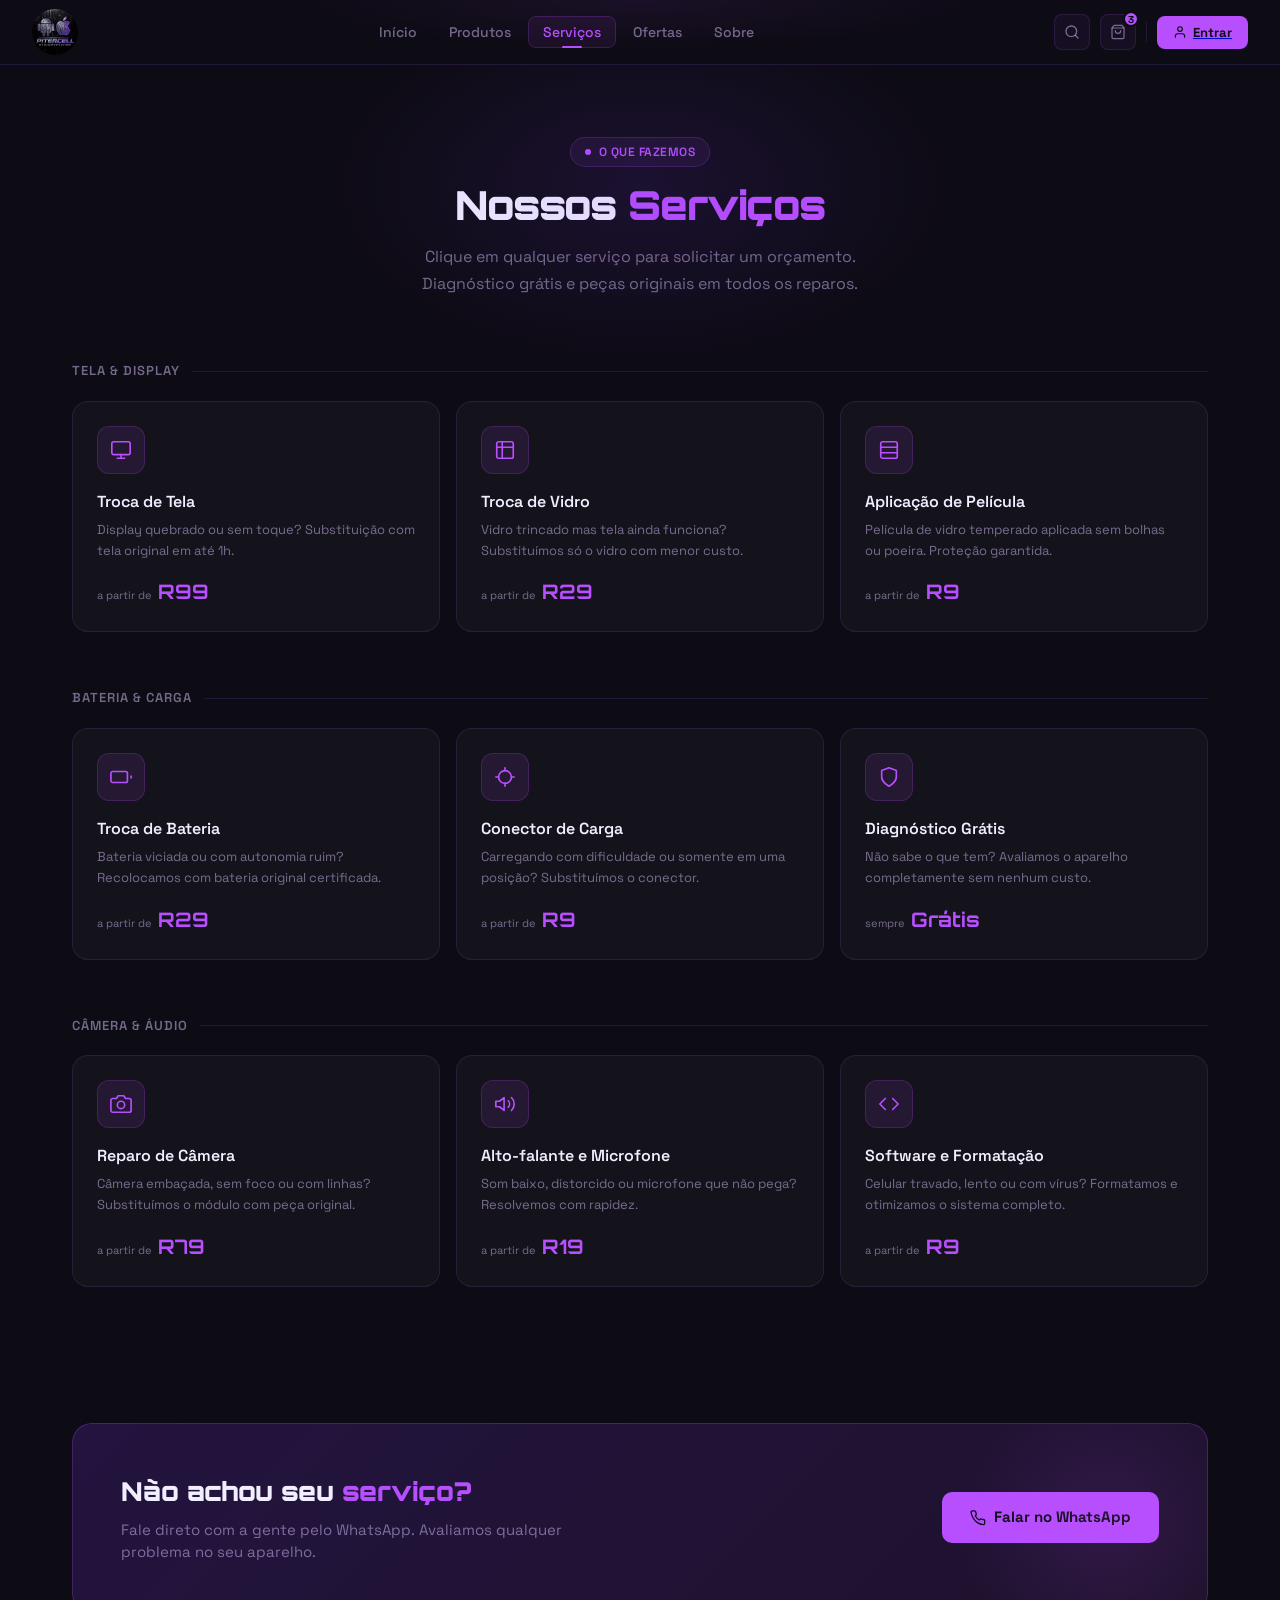
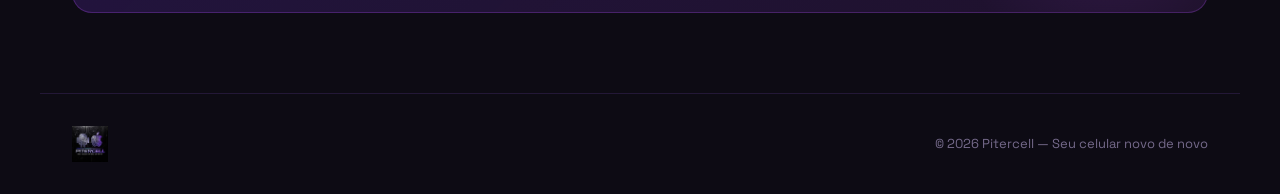
==== servicos.html @ 4cb1a44d "serviços.html criada" ====
<!DOCTYPE html>
<html lang="pt-BR">
<head>
  <meta charset="UTF-8" />
  <meta name="viewport" content="width=device-width, initial-scale=1.0" />
  <title>Serviços — Pitercell</title>

  <!--fontes e estilos -->
  <link rel="preconnect" href="https://fonts.googleapis.com" />
  <link rel="preconnect" href="https://fonts.gstatic.com" crossorigin />
  <link href="https://fonts.googleapis.com/css2?family=Space+Grotesk:wght@400;500;600;700&family=Orbitron:wght@700;900&display=swap" rel="stylesheet" />
  
  <!--css-->
  <link rel="stylesheet" href="assets/css/main.css" />
</head>
<body>

<!-- NAVBAR -->
<nav>
  <div class="nav-inner">
    <a href="index.html" class="logo">
      <img src="[data-uri]" alt="Pitercell" />
    </a>
    <ul class="nav-links">
      <li><a href="index.html" class="nav-link">Início</a></li>
      <li><a href="#" class="nav-link">Produtos</a></li>
      <li><a href="servicos.html" class="nav-link active">Serviços</a></li>
      <li><a href="#" class="nav-link">Ofertas</a></li>
      <li><a href="#" class="nav-link">Sobre</a></li>
    </ul>
    <div class="nav-actions">
      <div class="icon-btn">
        <svg viewBox="0 0 24 24" stroke-width="2" stroke-linecap="round"><circle cx="11" cy="11" r="8"/><line x1="21" y1="21" x2="16.65" y2="16.65"/></svg>
      </div>
      <div class="icon-btn">
        <svg viewBox="0 0 24 24" stroke-width="1.8" stroke-linecap="round" stroke-linejoin="round"><path d="M6 2L3 6v14a2 2 0 0 0 2 2h14a2 2 0 0 0 2-2V6l-3-4z"/><line x1="3" y1="6" x2="21" y2="6"/><path d="M16 10a4 4 0 0 1-8 0"/></svg>
        <span class="badge">3</span>
      </div>
      <div class="divider-v"></div>
      <a href="index.html">
      <button class="cta-nav">
        <svg viewBox="0 0 24 24" stroke-width="2" stroke-linecap="round" stroke-linejoin="round"><path d="M20 21v-2a4 4 0 0 0-4-4H8a4 4 0 0 0-4 4v2"/><circle cx="12" cy="7" r="4"/></svg>
        Entrar
      </button>
      </a>
    </div>
  </div>
</nav>

<!-- PAGE HERO -->
<section class="page-hero">
  <div class="page-hero-glow"></div>
  <div class="section-tag"><span></span>O que fazemos</div>
  <h1>Nossos <em>Serviços</em></h1>
  <p>Clique em qualquer serviço para solicitar um orçamento. Diagnóstico grátis e peças originais em todos os reparos.</p>
</section>

<!-- SERVIÇOS -->
<section class="services-section">

  <!-- Tela & Display -->
  <div class="services-category">
    <div class="category-title">Tela &amp; Display</div>
    <div class="services-grid">
      <div class="service-card" onclick="openModal('Troca de Tela', 'R99', this)" data-icon="screen">
        <div class="service-icon">
          <svg viewBox="0 0 24 24" stroke-width="1.8" stroke-linecap="round" stroke-linejoin="round"><rect x="2" y="3" width="20" height="14" rx="2"/><line x1="8" y1="21" x2="16" y2="21"/><line x1="12" y1="17" x2="12" y2="21"/></svg>
        </div>
        <h3>Troca de Tela</h3>
        <p>Display quebrado ou sem toque? Substituição com tela original em até 1h.</p>
        <div class="service-price">
          <div class="price-wrap"><span class="price-from">a partir de</span><span class="price-val">R99</span></div>
          <div class="service-cta">Solicitar <svg viewBox="0 0 24 24" stroke-width="2" stroke-linecap="round" stroke-linejoin="round"><line x1="5" y1="12" x2="19" y2="12"/><polyline points="12 5 19 12 12 19"/></svg></div>
        </div>
      </div>
      <div class="service-card" onclick="openModal('Troca de Vidro', 'R29', this)" data-icon="screen">
        <div class="service-icon">
          <svg viewBox="0 0 24 24" stroke-width="1.8" stroke-linecap="round" stroke-linejoin="round"><path d="M9 3H5a2 2 0 0 0-2 2v4m6-6h10a2 2 0 0 1 2 2v4M9 3v18m0 0h10a2 2 0 0 0 2-2V9M9 21H5a2 2 0 0 1-2-2V9m0 0h18"/></svg>
        </div>
        <h3>Troca de Vidro</h3>
        <p>Vidro trincado mas tela ainda funciona? Substituímos só o vidro com menor custo.</p>
        <div class="service-price">
          <div class="price-wrap"><span class="price-from">a partir de</span><span class="price-val">R29</span></div>
          <div class="service-cta">Solicitar <svg viewBox="0 0 24 24" stroke-width="2" stroke-linecap="round" stroke-linejoin="round"><line x1="5" y1="12" x2="19" y2="12"/><polyline points="12 5 19 12 12 19"/></svg></div>
        </div>
      </div>
      <div class="service-card" onclick="openModal('Troca de Película', 'R9', this)" data-icon="screen">
        <div class="service-icon">
          <svg viewBox="0 0 24 24" stroke-width="1.8" stroke-linecap="round" stroke-linejoin="round"><rect x="3" y="3" width="18" height="18" rx="2"/><path d="M3 9h18M3 15h18"/></svg>
        </div>
        <h3>Aplicação de Película</h3>
        <p>Película de vidro temperado aplicada sem bolhas ou poeira. Proteção garantida.</p>
        <div class="service-price">
          <div class="price-wrap"><span class="price-from">a partir de</span><span class="price-val">R9</span></div>
          <div class="service-cta">Solicitar <svg viewBox="0 0 24 24" stroke-width="2" stroke-linecap="round" stroke-linejoin="round"><line x1="5" y1="12" x2="19" y2="12"/><polyline points="12 5 19 12 12 19"/></svg></div>
        </div>
      </div>
    </div>
  </div>

  <!-- Bateria & Carga -->
  <div class="services-category">
    <div class="category-title">Bateria &amp; Carga</div>
    <div class="services-grid">
      <div class="service-card" onclick="openModal('Troca de Bateria', 'R29', this)">
        <div class="service-icon">
          <svg viewBox="0 0 24 24" stroke-width="1.8" stroke-linecap="round" stroke-linejoin="round"><rect x="1" y="6" width="18" height="12" rx="2"/><line x1="23" y1="11" x2="23" y2="13"/></svg>
        </div>
        <h3>Troca de Bateria</h3>
        <p>Bateria viciada ou com autonomia ruim? Recolocamos com bateria original certificada.</p>
        <div class="service-price">
          <div class="price-wrap"><span class="price-from">a partir de</span><span class="price-val">R29</span></div>
          <div class="service-cta">Solicitar <svg viewBox="0 0 24 24" stroke-width="2" stroke-linecap="round" stroke-linejoin="round"><line x1="5" y1="12" x2="19" y2="12"/><polyline points="12 5 19 12 12 19"/></svg></div>
        </div>
      </div>
      <div class="service-card" onclick="openModal('Troca de Conector de Carga', 'R9', this)">
        <div class="service-icon">
          <svg viewBox="0 0 24 24" stroke-width="1.8" stroke-linecap="round" stroke-linejoin="round"><path d="M5 12H2"/><path d="M22 12h-3"/><path d="M12 2v3"/><path d="M12 19v3"/><circle cx="12" cy="12" r="7"/></svg>
        </div>
        <h3>Conector de Carga</h3>
        <p>Carregando com dificuldade ou somente em uma posição? Substituímos o conector.</p>
        <div class="service-price">
          <div class="price-wrap"><span class="price-from">a partir de</span><span class="price-val">R9</span></div>
          <div class="service-cta">Solicitar <svg viewBox="0 0 24 24" stroke-width="2" stroke-linecap="round" stroke-linejoin="round"><line x1="5" y1="12" x2="19" y2="12"/><polyline points="12 5 19 12 12 19"/></svg></div>
        </div>
      </div>
      <div class="service-card" onclick="openModal('Diagnóstico Grátis', 'Grátis', this)">
        <div class="service-icon">
          <svg viewBox="0 0 24 24" stroke-width="1.8" stroke-linecap="round" stroke-linejoin="round"><path d="M12 22s8-4 8-10V5l-8-3-8 3v7c0 6 8 10 8 10z"/></svg>
        </div>
        <h3>Diagnóstico Grátis</h3>
        <p>Não sabe o que tem? Avaliamos o aparelho completamente sem nenhum custo.</p>
        <div class="service-price">
          <div class="price-wrap"><span class="price-from">sempre</span><span class="price-val">Grátis</span></div>
          <div class="service-cta">Solicitar <svg viewBox="0 0 24 24" stroke-width="2" stroke-linecap="round" stroke-linejoin="round"><line x1="5" y1="12" x2="19" y2="12"/><polyline points="12 5 19 12 12 19"/></svg></div>
        </div>
      </div>
    </div>
  </div>

  <!-- Câmera & Áudio -->
  <div class="services-category">
    <div class="category-title">Câmera &amp; Áudio</div>
    <div class="services-grid">
      <div class="service-card" onclick="openModal('Reparo de Câmera', 'R79', this)">
        <div class="service-icon">
          <svg viewBox="0 0 24 24" stroke-width="1.8" stroke-linecap="round" stroke-linejoin="round"><path d="M23 19a2 2 0 0 1-2 2H3a2 2 0 0 1-2-2V8a2 2 0 0 1 2-2h4l2-3h6l2 3h4a2 2 0 0 1 2 2z"/><circle cx="12" cy="13" r="4"/></svg>
        </div>
        <h3>Reparo de Câmera</h3>
        <p>Câmera embaçada, sem foco ou com linhas? Substituímos o módulo com peça original.</p>
        <div class="service-price">
          <div class="price-wrap"><span class="price-from">a partir de</span><span class="price-val">R79</span></div>
          <div class="service-cta">Solicitar <svg viewBox="0 0 24 24" stroke-width="2" stroke-linecap="round" stroke-linejoin="round"><line x1="5" y1="12" x2="19" y2="12"/><polyline points="12 5 19 12 12 19"/></svg></div>
        </div>
      </div>
      <div class="service-card" onclick="openModal('Alto-falante e Microfone', 'R19', this)">
        <div class="service-icon">
          <svg viewBox="0 0 24 24" stroke-width="1.8" stroke-linecap="round" stroke-linejoin="round"><polygon points="11 5 6 9 2 9 2 15 6 15 11 19 11 5"/><path d="M19.07 4.93a10 10 0 0 1 0 14.14"/><path d="M15.54 8.46a5 5 0 0 1 0 7.07"/></svg>
        </div>
        <h3>Alto-falante e Microfone</h3>
        <p>Som baixo, distorcido ou microfone que não pega? Resolvemos com rapidez.</p>
        <div class="service-price">
          <div class="price-wrap"><span class="price-from">a partir de</span><span class="price-val">R19</span></div>
          <div class="service-cta">Solicitar <svg viewBox="0 0 24 24" stroke-width="2" stroke-linecap="round" stroke-linejoin="round"><line x1="5" y1="12" x2="19" y2="12"/><polyline points="12 5 19 12 12 19"/></svg></div>
        </div>
      </div>
      <div class="service-card" onclick="openModal('Software e Formatação', 'R9', this)">
        <div class="service-icon">
          <svg viewBox="0 0 24 24" stroke-width="1.8" stroke-linecap="round" stroke-linejoin="round"><polyline points="16 18 22 12 16 6"/><polyline points="8 6 2 12 8 18"/></svg>
        </div>
        <h3>Software e Formatação</h3>
        <p>Celular travado, lento ou com vírus? Formatamos e otimizamos o sistema completo.</p>
        <div class="service-price">
          <div class="price-wrap"><span class="price-from">a partir de</span><span class="price-val">R9</span></div>
          <div class="service-cta">Solicitar <svg viewBox="0 0 24 24" stroke-width="2" stroke-linecap="round" stroke-linejoin="round"><line x1="5" y1="12" x2="19" y2="12"/><polyline points="12 5 19 12 12 19"/></svg></div>
        </div>
      </div>
    </div>
  </div>

</section>

<!-- CTA BANNER -->
<div class="cta-banner">
  <div>
    <h2>Não achou seu <em>serviço?</em></h2>
    <p>Fale direto com a gente pelo WhatsApp. Avaliamos qualquer problema no seu aparelho.</p>
  </div>
  <a href="https://wa.me/SEU_NUMERO" class="btn-primary" style="flex-shrink:0;font-size:15px;padding:14px 28px">
    <svg viewBox="0 0 24 24" stroke-width="2" stroke-linecap="round" stroke-linejoin="round"><path d="M22 16.92v3a2 2 0 0 1-2.18 2 19.79 19.79 0 0 1-8.63-3.07A19.5 19.5 0 0 1 4.69 12 19.79 19.79 0 0 1 1.61 3.41 2 2 0 0 1 3.6 1.21h3a2 2 0 0 1 2 1.72c.127.96.361 1.903.7 2.81a2 2 0 0 1-.45 2.11L7.91 8.96a16 16 0 0 0 6 6l.92-.92a2 2 0 0 1 2.11-.45c.907.339 1.85.573 2.81.7A2 2 0 0 1 22 16.92z"/></svg>
    Falar no WhatsApp
  </a>
</div>

<!-- FOOTER -->
<footer>
  <img src="[data-uri]" alt="Pitercell" />
  <p>© 2026 Pitercell — Seu celular novo de novo</p>
</footer>

<!-- MODAL DE ORÇAMENTO -->
<div class="modal-overlay hidden" id="modalOverlay" onclick="handleOverlayClick(event)">
  <div class="modal" id="modal">
    <button class="modal-close" onclick="closeModal()">✕</button>

    <!-- Formulário -->
    <div id="formContent">
      <div class="modal-service-tag" id="modalTag">
        <svg viewBox="0 0 24 24" stroke-width="1.8" stroke-linecap="round" stroke-linejoin="round"><rect x="2" y="3" width="20" height="14" rx="2"/><line x1="8" y1="21" x2="16" y2="21"/><line x1="12" y1="17" x2="12" y2="21"/></svg>
        <span id="modalServiceName">Serviço</span>
      </div>
      <h2 id="modalTitle">Solicitar Orçamento</h2>
      <p class="modal-price">Valor estimado: <strong id="modalPrice">—</strong></p>
      <hr />
      <div class="form-group">
        <label>Seu nome</label>
        <input type="text" id="fieldName" placeholder="Ex: João Silva" />
      </div>
      <div class="form-row">
        <div class="form-group">
          <label>WhatsApp</label>
          <input type="tel" id="fieldPhone" placeholder="(11) 99999-9999" />
        </div>
        <div class="form-group">
          <label>Modelo do celular</label>
          <input type="text" id="fieldModel" placeholder="Ex: iPhone 13" />
        </div>
      </div>
      <div class="form-group">
        <label>Sistema</label>
        <select id="fieldOS">
          <option value="">Selecione...</option>
          <option>Android</option>
          <option>iOS (Apple)</option>
        </select>
      </div>
      <div class="form-group">
        <label>Descreva o problema</label>
        <textarea id="fieldDesc" placeholder="Conte o que está acontecendo com seu celular..."></textarea>
      </div>
      <button class="btn-primary full" onclick="submitForm()">
        <svg viewBox="0 0 24 24" stroke-width="2" stroke-linecap="round" stroke-linejoin="round"><path d="M22 16.92v3a2 2 0 0 1-2.18 2 19.79 19.79 0 0 1-8.63-3.07A19.5 19.5 0 0 1 4.69 12 19.79 19.79 0 0 1 1.61 3.41 2 2 0 0 1 3.6 1.21h3a2 2 0 0 1 2 1.72c.127.96.361 1.903.7 2.81a2 2 0 0 1-.45 2.11L7.91 8.96a16 16 0 0 0 6 6l.92-.92a2 2 0 0 1 2.11-.45c.907.339 1.85.573 2.81.7A2 2 0 0 1 22 16.92z"/></svg>
        Enviar pelo WhatsApp
      </button>
    </div>

    <!-- Sucesso -->
    <div class="form-success" id="formSuccess">
      <div class="success-icon">
        <svg viewBox="0 0 24 24" stroke-width="2" stroke-linecap="round" stroke-linejoin="round"><path d="M22 11.08V12a10 10 0 1 1-5.93-9.14"/><polyline points="22 4 12 14.01 9 11.01"/></svg>
      </div>
      <h3>Solicitação enviada!</h3>
      <p>Você será redirecionado para o WhatsApp para finalizar o atendimento. Em breve entraremos em contato!</p>
    </div>
  </div>
</div>

<script>
  let currentCard = null;

  function openModal(serviceName, price, card) {
    if (currentCard) currentCard.classList.remove('selected');
    currentCard = card;
    card.classList.add('selected');

    document.getElementById('modalServiceName').textContent = serviceName;
    document.getElementById('modalTitle').textContent = 'Orçamento — ' + serviceName;
    document.getElementById('modalPrice').textContent = price;

    document.getElementById('formContent').style.display = 'block';
    document.getElementById('formSuccess').classList.remove('show');

    // Limpa campos
    ['fieldName','fieldPhone','fieldModel','fieldDesc'].forEach(id => document.getElementById(id).value = '');
    document.getElementById('fieldOS').value = '';

    document.getElementById('modalOverlay').classList.remove('hidden');
    document.body.style.overflow = 'hidden';
  }

  function closeModal() {
    document.getElementById('modalOverlay').classList.add('hidden');
    document.body.style.overflow = '';
    if (currentCard) { currentCard.classList.remove('selected'); currentCard = null; }
  }

  function handleOverlayClick(e) {
    if (e.target === document.getElementById('modalOverlay')) closeModal();
  }

  function submitForm() {
    const name    = document.getElementById('fieldName').value.trim();
    const phone   = document.getElementById('fieldPhone').value.trim();
    const model   = document.getElementById('fieldModel').value.trim();
    const os      = document.getElementById('fieldOS').value;
    const desc    = document.getElementById('fieldDesc').value.trim();
    const service = document.getElementById('modalServiceName').textContent;
    const price   = document.getElementById('modalPrice').textContent;

    if (!name || !phone || !model) {
      alert('Por favor, preencha nome, WhatsApp e modelo do celular.');
      return;
    }

    const msg = encodeURIComponent(
      '🔧 *Solicitação de Orçamento — Pitercell*\n\n' +
      '📋 *Serviço:* ' + service + '\n' +
      '💰 *Valor estimado:* ' + price + '\n\n' +
      '👤 *Nome:* ' + name + '\n' +
      '📱 *Modelo:* ' + model + ' (' + (os || 'não informado') + ')\n' +
      '📞 *WhatsApp:* ' + phone + '\n\n' +
      '📝 *Problema:* ' + (desc || 'Não descrito') + '\n\n' +
      '_Mensagem enviada pelo site Pitercell_'
    );

    document.getElementById('formContent').style.display = 'none';
    document.getElementById('formSuccess').classList.add('show');

    setTimeout(() => {
      window.open('https://wa.me/SEU_NUMERO?text=' + msg, '_blank');
      setTimeout(closeModal, 2000);
    }, 1200);
  }

  // Fecha com ESC
  document.addEventListener('keydown', e => { if (e.key === 'Escape') closeModal(); });
</script>

</body>
</html>
---- assets/css/main.css ----
@import "base.css";
@import "layout.css";
@import "components.css";
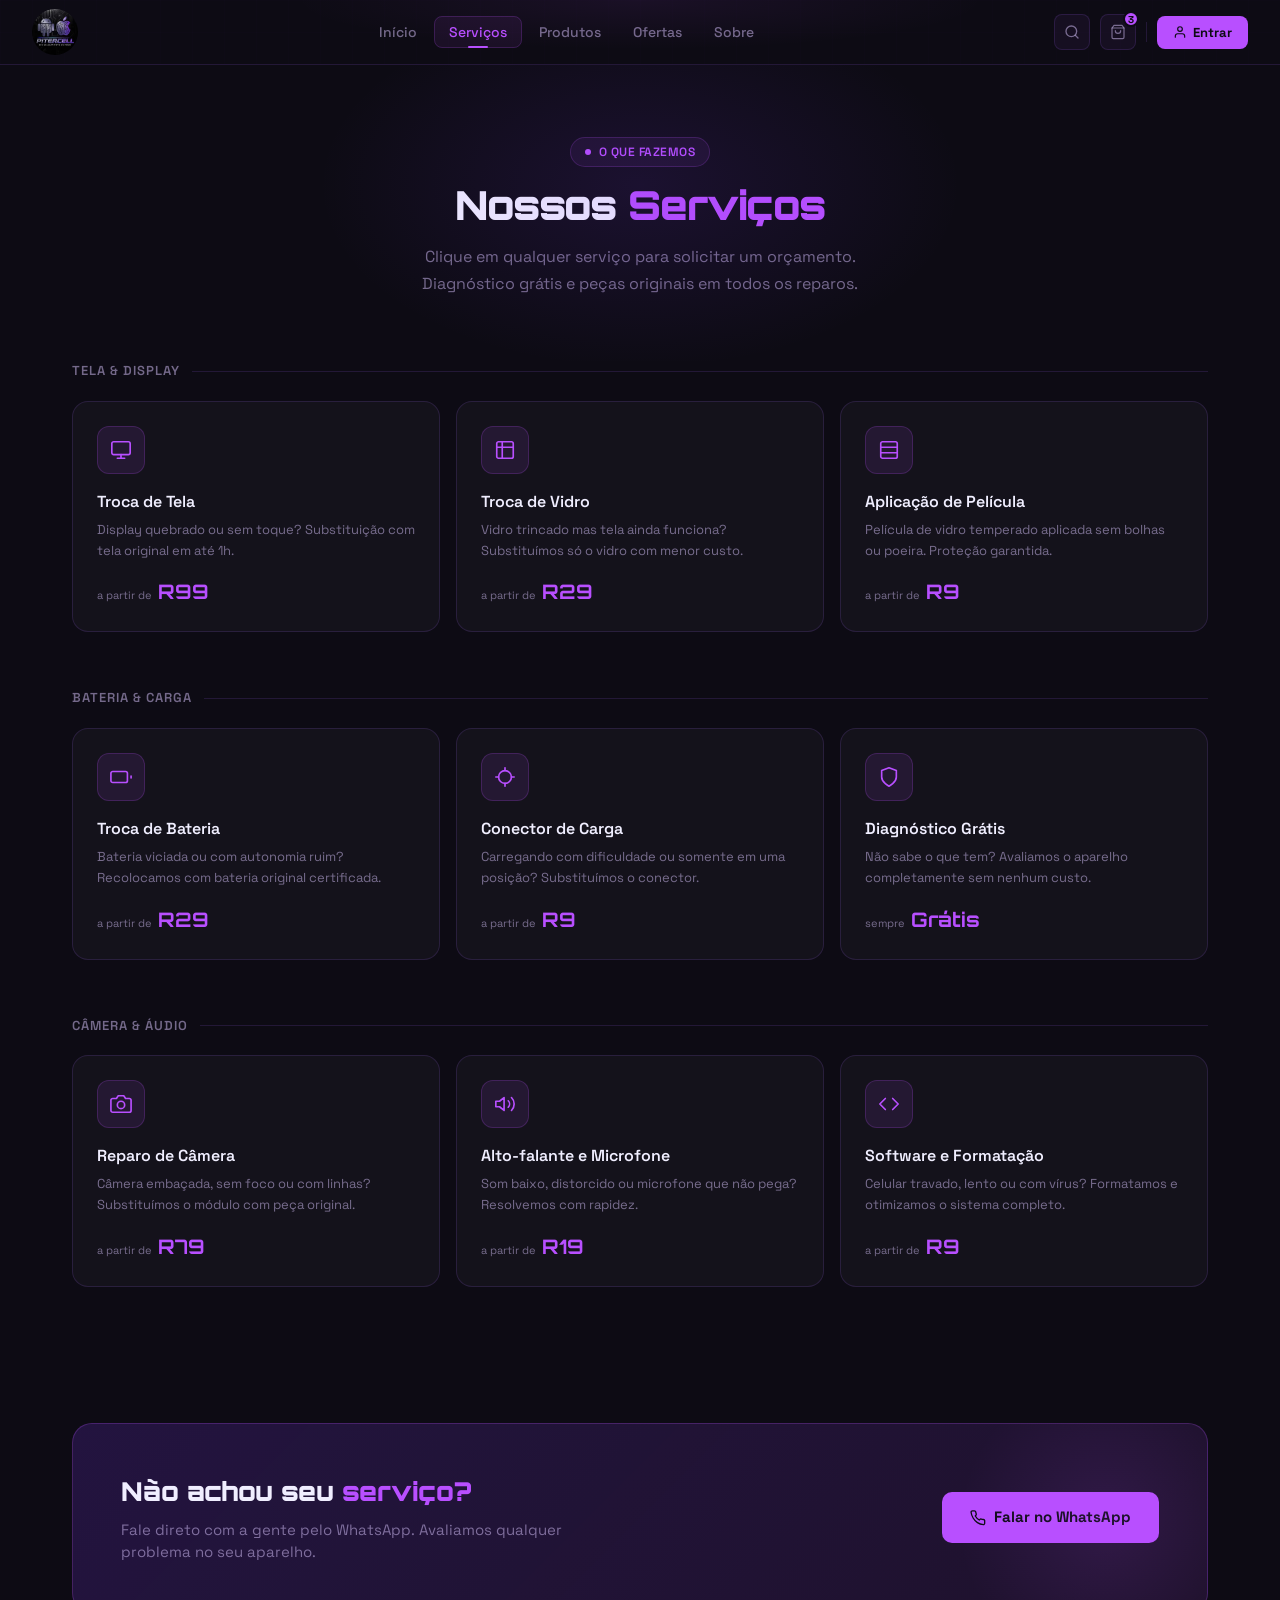
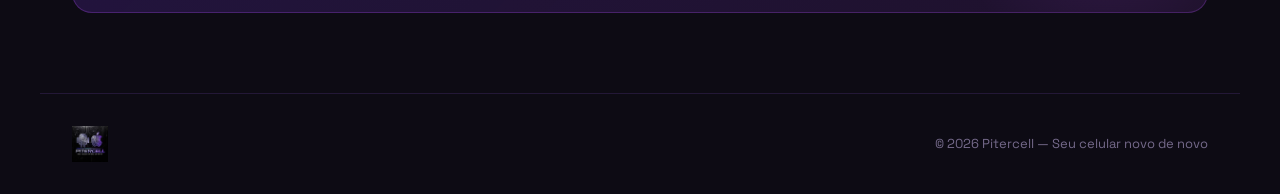
==== commit 92afc7c2: "Pagina administrador" ====
--- a/servicos.html
+++ b/servicos.html
@@ -23,8 +23,8 @@
     </a>
     <ul class="nav-links">
       <li><a href="index.html" class="nav-link">Início</a></li>
+      <li><a href="servicos.html" class="nav-link active">Serviços</a></li>      
       <li><a href="#" class="nav-link">Produtos</a></li>
-      <li><a href="servicos.html" class="nav-link active">Serviços</a></li>
       <li><a href="#" class="nav-link">Ofertas</a></li>
       <li><a href="#" class="nav-link">Sobre</a></li>
     </ul>
@@ -37,12 +37,10 @@
         <span class="badge">3</span>
       </div>
       <div class="divider-v"></div>
-      <a href="index.html">
-      <button class="cta-nav">
+      <button class="cta-nav" onclick="window.location.href='assets/pages/login.php'">
         <svg viewBox="0 0 24 24" stroke-width="2" stroke-linecap="round" stroke-linejoin="round"><path d="M20 21v-2a4 4 0 0 0-4-4H8a4 4 0 0 0-4 4v2"/><circle cx="12" cy="7" r="4"/></svg>
         Entrar
       </button>
-      </a>
     </div>
   </div>
 </nav>
@@ -186,7 +184,7 @@
     <h2>Não achou seu <em>serviço?</em></h2>
     <p>Fale direto com a gente pelo WhatsApp. Avaliamos qualquer problema no seu aparelho.</p>
   </div>
-  <a href="https://wa.me/SEU_NUMERO" class="btn-primary" style="flex-shrink:0;font-size:15px;padding:14px 28px">
+  <a href="https://whatsapp.com/5511956975428" class="btn-primary" style="flex-shrink:0;font-size:15px;padding:14px 28px">
     <svg viewBox="0 0 24 24" stroke-width="2" stroke-linecap="round" stroke-linejoin="round"><path d="M22 16.92v3a2 2 0 0 1-2.18 2 19.79 19.79 0 0 1-8.63-3.07A19.5 19.5 0 0 1 4.69 12 19.79 19.79 0 0 1 1.61 3.41 2 2 0 0 1 3.6 1.21h3a2 2 0 0 1 2 1.72c.127.96.361 1.903.7 2.81a2 2 0 0 1-.45 2.11L7.91 8.96a16 16 0 0 0 6 6l.92-.92a2 2 0 0 1 2.11-.45c.907.339 1.85.573 2.81.7A2 2 0 0 1 22 16.92z"/></svg>
     Falar no WhatsApp
   </a>
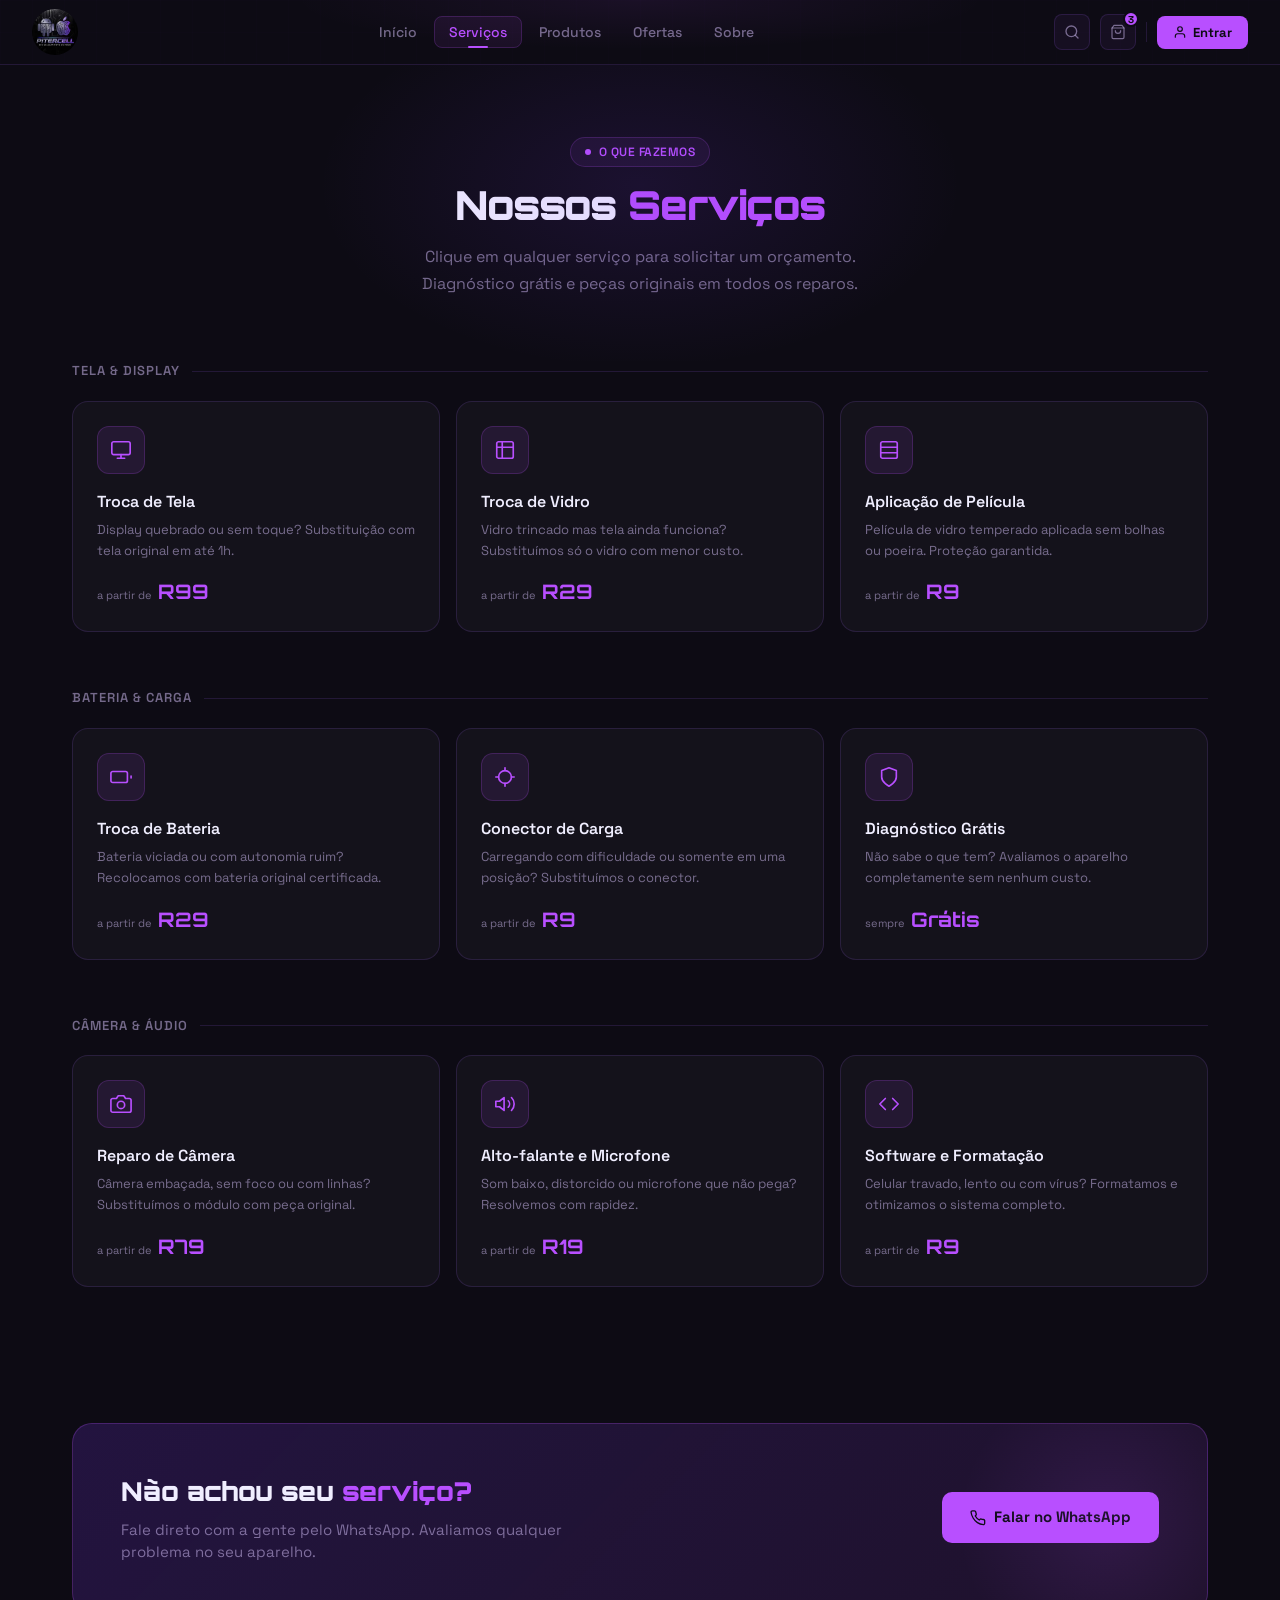
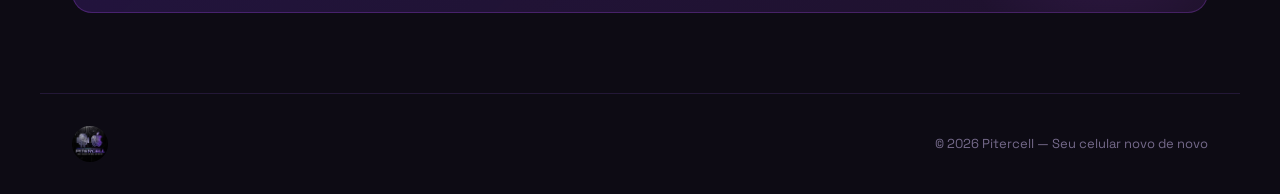
==== commit 7cb5cf8f: "sidebar ajustada" ====
--- a/servicos.html
+++ b/servicos.html
@@ -6,6 +6,7 @@
   <title>Serviços — Pitercell</title>
 
   <!--fontes e estilos -->
+  <link rel="icon" href="assets/img/logo_piterCell.jpg" />
   <link rel="preconnect" href="https://fonts.googleapis.com" />
   <link rel="preconnect" href="https://fonts.gstatic.com" crossorigin />
   <link href="https://fonts.googleapis.com/css2?family=Space+Grotesk:wght@400;500;600;700&family=Orbitron:wght@700;900&display=swap" rel="stylesheet" />
